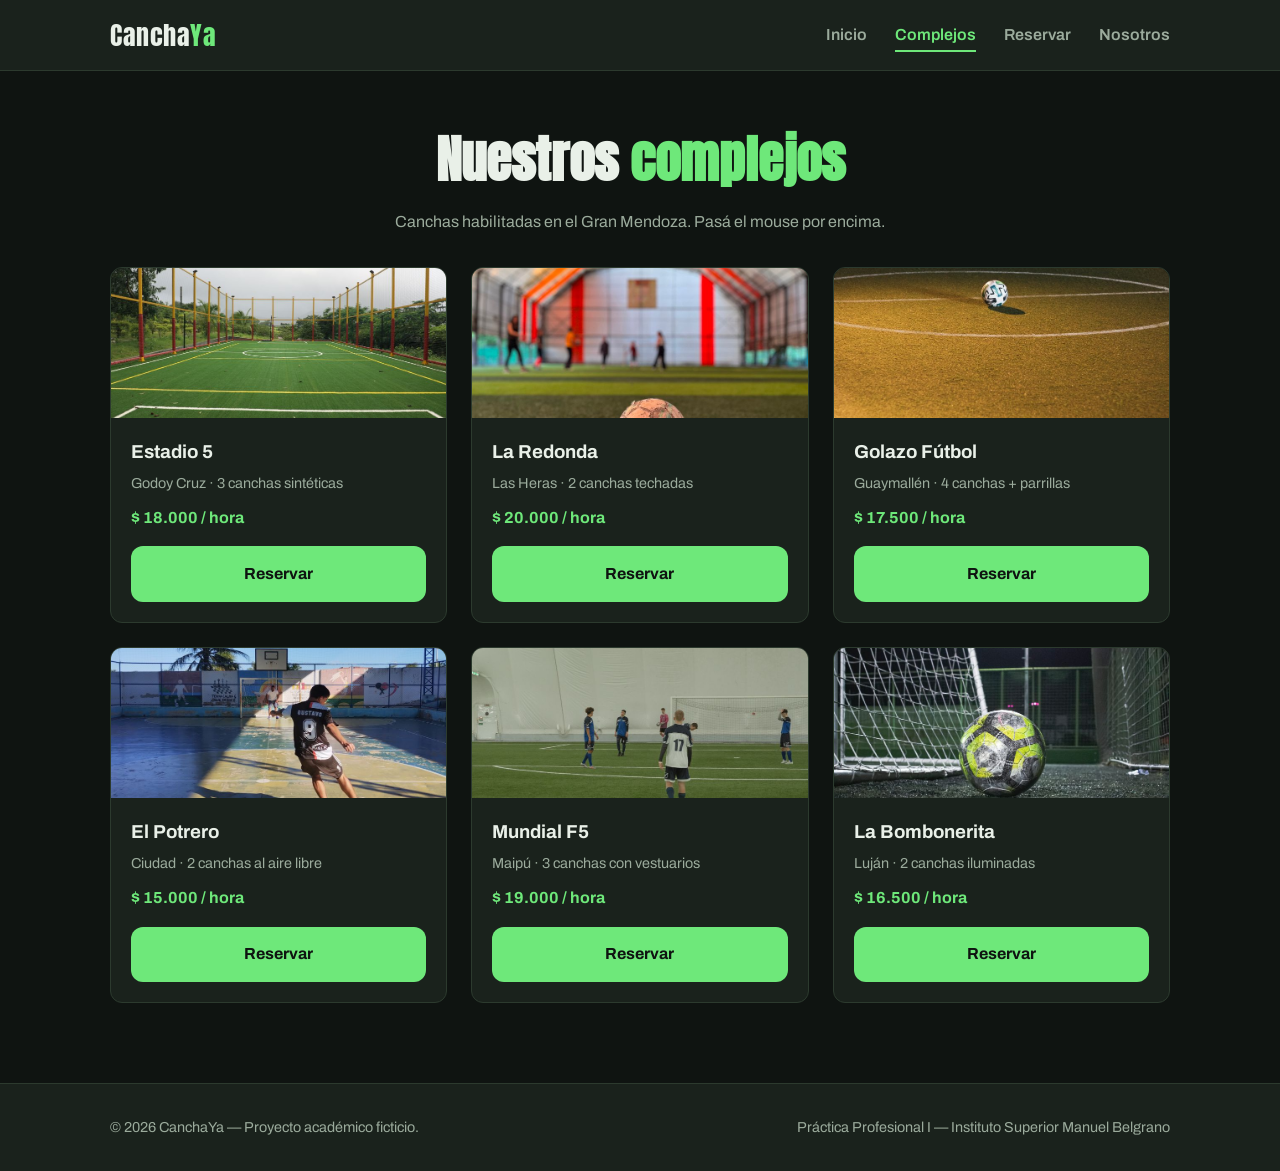
==== frontend/complejos.html @ ba85d68c "[LEA] Incorporar copia del frontend de CanchaYa (Práctica Profesionalizante I) para la demo de la AP" ====
<!DOCTYPE html>
<!-- =========================================================================
     PÁGINA: Complejos (complejos.html)
     RESPONSABLE: [GON] Gonzalo Tapia — Contenido / UX
     QUÉ HACE: listado de complejos ficticios en tarjetas. Contenido y orden
     visual son decisión de UX. La estructura común es de [FED] Federico.
     ========================================================================= -->
<html lang="es">
<head>
  <meta charset="UTF-8">
  <meta name="viewport" content="width=device-width, initial-scale=1.0">
  <!-- [GUS] meta author -->
  <meta name="author" content="Gonzalo Tapia">
  <meta name="description" content="Complejos de fútbol 5 disponibles en CanchaYa.">
  <title>Complejos — CanchaYa</title>
  <link rel="preconnect" href="https://fonts.googleapis.com">
  <link rel="preconnect" href="https://fonts.gstatic.com" crossorigin>
  <link href="https://fonts.googleapis.com/css2?family=Anton&family=Archivo:wght@400;600;700&display=swap" rel="stylesheet">
  <link rel="stylesheet" href="css/estilos.css">
</head>

<body>

  <!-- [FED] HEADER común -->
  <header class="cabecera">
    <div class="contenedor">
      <a href="index.html" class="logo">Cancha<span>Ya</span></a>
      <button class="hamburguesa" aria-label="Abrir menú">&#9776;</button>
      <nav>
        <ul class="menu">
          <li><a href="index.html">Inicio</a></li>
          <li><a href="complejos.html" class="activo">Complejos</a></li>
          <li><a href="reservar.html">Reservar</a></li>
          <li><a href="nosotros.html">Nosotros</a></li>
        </ul>
      </nav>
    </div>
  </header>

  <main>
    <section class="encabezado-pagina">
      <div class="contenedor">
        <h1>Nuestros <span>complejos</span></h1>
        <p>Canchas habilitadas en el Gran Mendoza. Pasá el mouse por encima.</p>
      </div>
    </section>

    <!-- [GON] grilla de complejos (contenido ficticio) -->
    <section class="contenedor">
      <div class="grilla-complejos">

        <article class="complejo">
          <img class="foto" src="assets/images/canchas/cancha1.jpg" alt="Cancha sintética de Estadio 5">
          <div class="info">
            <h3>Estadio 5</h3>
            <p class="dato">Godoy Cruz · 3 canchas sintéticas</p>
            <p class="precio">$ 18.000 / hora</p>
            <a class="boton boton-primario" href="reservar.html">Reservar</a>
          </div>
        </article>

        <article class="complejo">
          <img class="foto" src="assets/images/canchas/cancha2.jpg" alt="Cancha techada de La Redonda">
          <div class="info">
            <h3>La Redonda</h3>
            <p class="dato">Las Heras · 2 canchas techadas</p>
            <p class="precio">$ 20.000 / hora</p>
            <a class="boton boton-primario" href="reservar.html">Reservar</a>
          </div>
        </article>

        <article class="complejo">
          <img class="foto" src="assets/images/canchas/cancha3.jpg" alt="Cancha de Golazo Fútbol">
          <div class="info">
            <h3>Golazo Fútbol</h3>
            <p class="dato">Guaymallén · 4 canchas + parrillas</p>
            <p class="precio">$ 17.500 / hora</p>
            <a class="boton boton-primario" href="reservar.html">Reservar</a>
          </div>
        </article>

        <article class="complejo">
          <img class="foto" src="assets/images/canchas/cancha4.jpg" alt="Cancha al aire libre de El Potrero">
          <div class="info">
            <h3>El Potrero</h3>
            <p class="dato">Ciudad · 2 canchas al aire libre</p>
            <p class="precio">$ 15.000 / hora</p>
            <a class="boton boton-primario" href="reservar.html">Reservar</a>
          </div>
        </article>

        <article class="complejo">
          <img class="foto" src="assets/images/canchas/cancha5.jpg" alt="Cancha con vestuarios de Mundial F5">
          <div class="info">
            <h3>Mundial F5</h3>
            <p class="dato">Maipú · 3 canchas con vestuarios</p>
            <p class="precio">$ 19.000 / hora</p>
            <a class="boton boton-primario" href="reservar.html">Reservar</a>
          </div>
        </article>

        <article class="complejo">
          <img class="foto" src="assets/images/canchas/cancha6.jpg" alt="Cancha iluminada de La Bombonerita">
          <div class="info">
            <h3>La Bombonerita</h3>
            <p class="dato">Luján · 2 canchas iluminadas</p>
            <p class="precio">$ 16.500 / hora</p>
            <a class="boton boton-primario" href="reservar.html">Reservar</a>
          </div>
        </article>

      </div>
    </section>
  </main>

  <!-- [FED] FOOTER común -->
  <footer class="pie">
    <div class="contenedor">
      <span>© 2026 CanchaYa — Proyecto académico ficticio.</span>
      <span>Práctica Profesional I — Instituto Superior Manuel Belgrano</span>
    </div>
  </footer>

  <script src="js/menu.js"></script>
</body>
</html>
---- frontend/css/estilos.css ----
/* =========================================================================
   CanchaYa — Hoja de estilos compartida (la importan TODAS las páginas).
   -------------------------------------------------------------------------
   MAPA DE RESPONSABILIDADES (para Gustavo / documentación):
     [FED] Federico Cabrera  — Frontend / HTML  (base, layout, header/footer)
     [LEA] Leandro Licata    — Frontend / Formularios
     [GON] Gonzalo Tapia     — Contenido / UX
     [GUS] Gustavo Di Paola  — Documentación / Git
   Cada sección de abajo está etiquetada con la sigla del responsable.
   ========================================================================= */


/* ===== [FED] TOKENS DE DISEÑO =============================================
   Variables CSS reutilizables. Cambiando un valor acá cambia todo el sitio.
   Esto ADEMÁS es la guía de estilo que va en el PDF (colores y tipografías). */
:root {
  --color-fondo:        #0f1411;  /* fondo principal (verde casi negro) */
  --color-superficie:   #1a221c;  /* tarjetas y bloques */
  --color-texto:        #e9f0e8;  /* texto sobre fondo oscuro */
  --color-texto-suave:  #9bab9c;  /* texto secundario */
  --color-acento:       #6ee87a;  /* verde césped, color de marca */
  --color-acento-fuerte:#3fbf52;  /* hover del acento */
  --color-borde:        #2c3a2e;

  --fuente-titulo: "Anton", sans-serif;    /* títulos */
  --fuente-texto:  "Archivo", sans-serif;  /* texto */

  --radio:   12px;
  --sombra:  0 8px 24px rgba(0, 0, 0, .35);
  --ancho-max: 1100px;
}

/* ===== [FED] RESET Y BASE =================================================
   Emparejamos los márgenes por defecto del navegador para arrancar de cero. */
* {
  margin: 0;
  padding: 0;
  box-sizing: border-box; /* el padding no agranda el ancho del elemento */
}
body {
  font-family: var(--fuente-texto);
  background-color: var(--color-fondo);
  color: var(--color-texto);
  line-height: 1.6;
  display: flex;
  flex-direction: column;
  min-height: 100vh;
}
main {
  flex: 1;
}

/* ===== [FED] CONTENEDOR ===================================================
   Clase reutilizable que centra el contenido y le da un ancho máximo. */
.contenedor {
  max-width: var(--ancho-max);
  margin: 0 auto;
  padding: 0 1.25rem;
}

/* ===== [FED] HEADER Y NAVEGACIÓN ==========================================
   Estructura común a todas las páginas: logo a la izquierda, menú a la der. */
.cabecera {
  background-color: var(--color-superficie);
  border-bottom: 1px solid var(--color-borde);
  position: sticky;  /* queda fija arriba al hacer scroll */
  top: 0;
  z-index: 10;
}
.cabecera .contenedor {
  display: flex;
  align-items: center;
  justify-content: space-between;
  height: 70px;
}
.logo {
  font-family: var(--fuente-titulo);
  font-size: 1.6rem;
  letter-spacing: .5px;
  color: var(--color-texto);
  text-decoration: none;
}
.logo span { color: var(--color-acento); }

.menu {
  display: flex;
  gap: 1.75rem;
  list-style: none;
}
.menu a {
  color: var(--color-texto-suave);
  text-decoration: none;
  font-weight: 600;
  padding: .4rem 0;
  transition: color .2s ease;
}
.menu a:hover { color: var(--color-acento); }  /* :hover pedido por rúbrica */

/* [GON] Decisión de UX: resaltar la página en la que estás parado. */
.menu a.activo {
  color: var(--color-acento);
  border-bottom: 2px solid var(--color-acento);
}

/* ===== [FED] BOTONES ======================================================
   Botón primario y secundario = componentes de la guía de estilo. */
.boton {
  display: inline-block;
  font-family: var(--fuente-texto);
  font-weight: 700;
  padding: .8rem 1.6rem;
  border-radius: var(--radio);
  border: 2px solid transparent;
  cursor: pointer;
  text-decoration: none;
  transition: transform .15s ease, background-color .2s ease;
}
.boton-primario { background-color: var(--color-acento); color: var(--color-fondo); }
.boton-primario:hover {
  background-color: var(--color-acento-fuerte);
  transform: translateY(-2px);
}
.boton-secundario {
  background-color: transparent;
  color: var(--color-acento);
  border-color: var(--color-acento);
}
.boton-secundario:hover { background-color: var(--color-acento); color: var(--color-fondo); }

/* ===== [FED] FOOTER =======================================================
   Pie común a todas las páginas. */
.pie {
  background-color: var(--color-superficie);
  border-top: 1px solid var(--color-borde);
  margin-top: 4rem;
  padding: 2rem 0;
  color: var(--color-texto-suave);
  font-size: .9rem;
}
.pie .contenedor {
  display: flex;
  flex-wrap: wrap;
  justify-content: space-between;
  gap: 1rem;
}

/* [FED + GON] PÁGINA DE INICIO =======================================
   [FED] arma el layout del hero; [GON] define el contenido/mensajes. */
.hero {
    min-height: 100vh;
    display: flex;
    align-items: center;
    justify-content: center;
    text-align: center;
    background: linear-gradient(rgba(15, 20, 17, .75), rgba(15, 20, 17, .85)), url("../assets/images/hero.jpg") center/cover;
    color: var(--color-texto);
}
.hero-contenido {
    max-width: 700px;
}
.hero h1 {
  font-family: var(--fuente-titulo);
  font-size: clamp(2.5rem, 6vw, 4.5rem); /* escala según el ancho de pantalla */
  line-height: 1.05;
  margin-bottom: 1rem;
}
.hero h1 span { color: var(--color-acento); }
.hero p {
  max-width: 600px;
  margin: 0 auto 2rem;
  color: var(--color-texto-suave);
  font-size: 1.15rem;
}
.hero-acciones { display: flex; gap: 1rem; justify-content: center; flex-wrap: wrap; }

/* [GON] Sección "cómo funciona": 3 pasos en tarjetas. */
.tarjetas {
  display: grid;
  grid-template-columns: repeat(3, 1fr);
  gap: 1.5rem;
  padding: 2rem 0 1rem;
}
.tarjeta {
  background-color: var(--color-superficie);
  border: 1px solid var(--color-borde);
  border-radius: var(--radio);
  padding: 2rem;
}
.tarjeta .numero { font-family: var(--fuente-titulo); font-size: 2rem; color: var(--color-acento); }
.tarjeta h3 { margin: .5rem 0; }
.tarjeta p { color: var(--color-texto-suave); }

/* ===== [FED] ENCABEZADO DE PÁGINAS INTERNAS =============================== */
.encabezado-pagina { padding: 3rem 0 1rem; text-align: center; }
.encabezado-pagina h1 {
  font-family: var(--fuente-titulo);
  font-size: clamp(2rem, 5vw, 3.2rem);
}
.encabezado-pagina h1 span { color: var(--color-acento); }
.encabezado-pagina p {
  color: var(--color-texto-suave);
  max-width: 600px;
  margin: .5rem auto 0;
}

/* ===== [LEA] FORMULARIO DE RESERVA ========================================
   Estilos de los controles + estados :hover y :focus. */
.formulario {
  background-color: var(--color-superficie);
  border: 1px solid var(--color-borde);
  border-radius: var(--radio);
  padding: 2rem;
  max-width: 640px;
  margin: 2rem auto;
  box-shadow: var(--sombra);
}
.campo { display: flex; flex-direction: column; margin-bottom: 1.25rem; }
.campo label { font-weight: 600; margin-bottom: .4rem; }
.campo input,
.campo select,
.campo textarea {
  font-family: var(--fuente-texto);
  font-size: 1rem;
  padding: .7rem .9rem;
  background-color: var(--color-fondo);
  color: var(--color-texto);
  border: 1px solid var(--color-borde);
  border-radius: 8px;
  transition: border-color .2s ease, box-shadow .2s ease;
}
/* :hover en input/select/textarea lo pide la rúbrica */
.campo input:hover,
.campo select:hover,
.campo textarea:hover { border-color: var(--color-texto-suave); }
/* :focus = cuando el campo está seleccionado (mejora la UX) */
.campo input:focus,
.campo select:focus,
.campo textarea:focus {
  outline: none;
  border-color: var(--color-acento);
  box-shadow: 0 0 0 3px rgba(110, 232, 122, .15);
}

/* Ajuste para iconos de fecha/tiempo en modo oscuro */
.campo input[type="date"]::-webkit-calendar-picker-indicator,
.campo input[type="time"]::-webkit-calendar-picker-indicator {
    filter: invert(1);
}

.fila { display: grid; grid-template-columns: 1fr 1fr; gap: 1.25rem; }
.formulario .boton { width: 100%; font-size: 1.05rem; }
.formulario .boton:disabled { opacity: .6; cursor: wait; }

/* Mensaje con el resultado de la reserva (lo muestra js/reservar.js).
   El color del borde indica el tipo: éxito, aviso (lista de espera) o error. */
.mensaje {
  margin-top: 1.25rem;
  padding: 1rem 1.1rem;
  border-radius: 8px;
  border: 1px solid var(--color-borde);
  border-left-width: 4px;
  background-color: var(--color-fondo);
}
.mensaje-exito { border-left-color: var(--color-acento); }
.mensaje-aviso { border-left-color: #f2c94c; }
.mensaje-error { border-left-color: #ff6b6b; }
.mensaje .boton { margin-top: .9rem; }

/* ===== [GON] LISTADO DE COMPLEJOS ========================================= */
.grilla-complejos {
  display: grid;
  grid-template-columns: repeat(3, 1fr);
  gap: 1.5rem;
  padding: 1rem 0;
}
.complejo {
  background-color: var(--color-superficie);
  border: 1px solid var(--color-borde);
  border-radius: var(--radio);
  overflow: hidden;
  transition: transform .2s ease, border-color .2s ease;
}
.complejo:hover { transform: translateY(-4px); border-color: var(--color-acento); }
.complejo .foto {
  height: 150px;
  background: linear-gradient(135deg, var(--color-acento-fuerte), var(--color-fondo));
  display: flex; align-items: center; justify-content: center;
  font-family: var(--fuente-titulo); font-size: 2.5rem; color: var(--color-fondo);
}
.complejo img.foto { width: 100%; object-fit: cover; display: block; }
.complejo .info { padding: 1.25rem; }
.complejo h3 { margin-bottom: .3rem; }
.complejo .dato { color: var(--color-texto-suave); font-size: .9rem; }
.complejo .precio { color: var(--color-acento); font-weight: 700; margin-top: .6rem; }
.complejo .info .boton { margin-top: 1rem; width: 100%; text-align: center; }

/* ===== [GON] EQUIPO (página Nosotros) ===================================== */
.grilla-equipo {
  display: grid;
  grid-template-columns: repeat(4, 1fr);
  gap: 1.5rem;
  padding: 1rem 0;
}
.miembro {
  background-color: var(--color-superficie);
  border: 1px solid var(--color-borde);
  border-radius: var(--radio);
  padding: 1.5rem;
  text-align: center;
}
.miembro .avatar {
  width: 80px; height: 80px; border-radius: 50%;
  margin: 0 auto 1rem;
  background-color: var(--color-acento); color: var(--color-fondo);
  display: flex; align-items: center; justify-content: center;
  font-family: var(--fuente-titulo); font-size: 1.8rem;
}
.miembro img.avatar { object-fit: cover; }
.miembro h3 { margin-bottom: .2rem; }
.miembro .rol { color: var(--color-acento); font-size: .9rem; font-weight: 600; }
.miembro p { color: var(--color-texto-suave); font-size: .9rem; margin-top: .5rem; }

/* ===== [FED] ANIMACIÓN DE ENTRADA =========================================
   El hero aparece en cascada al cargar la página. */
@keyframes aparecer {
  from { opacity: 0; transform: translateY(20px); }
  to   { opacity: 1; transform: translateY(0); }
}
.hero h1       { animation: aparecer .6s ease both; }
.hero p        { animation: aparecer .6s ease .15s both; }
.hero-acciones { animation: aparecer .6s ease .30s both; }

/* ===== [FED] BOTÓN HAMBURGUESA (implementación) ===========================
   [GON] aporta la decisión de UX de tener menú colapsable en móvil. */
.hamburguesa {
  display: none;  /* oculto en escritorio */
  background: none; border: none;
  color: var(--color-texto);
  font-size: 1.8rem; cursor: pointer;
  transition: color .2s ease;
  margin-left: auto;
}
.hamburguesa:hover { color: var(--color-acento); }

/* ===== [FED + GON] RESPONSIVE ============================================= */
@media (max-width: 900px) {
  .grilla-equipo    { grid-template-columns: repeat(2, 1fr); }
  .grilla-complejos { grid-template-columns: repeat(2, 1fr); }
}
@media (max-width: 720px) {
  .tarjetas { grid-template-columns: 1fr; }
  /* Menú móvil: el botón aparece y el menú se vuelve panel desplegable */
  .hamburguesa { display: block; }
  .menu {
    display: none;
    position: absolute; top: 100%; left: 0; right: 0;
    flex-direction: column;
    background-color: var(--color-superficie);
    border-bottom: 1px solid var(--color-borde);
    padding: 1rem 1.25rem; gap: 1rem;
  }
  .menu.abierto { display: flex; } /* el JS agrega esta clase al hacer clic */
}
@media (max-width: 600px) {
  .fila { grid-template-columns: 1fr; }
  .grilla-equipo,
  .grilla-complejos { grid-template-columns: 1fr; }
}
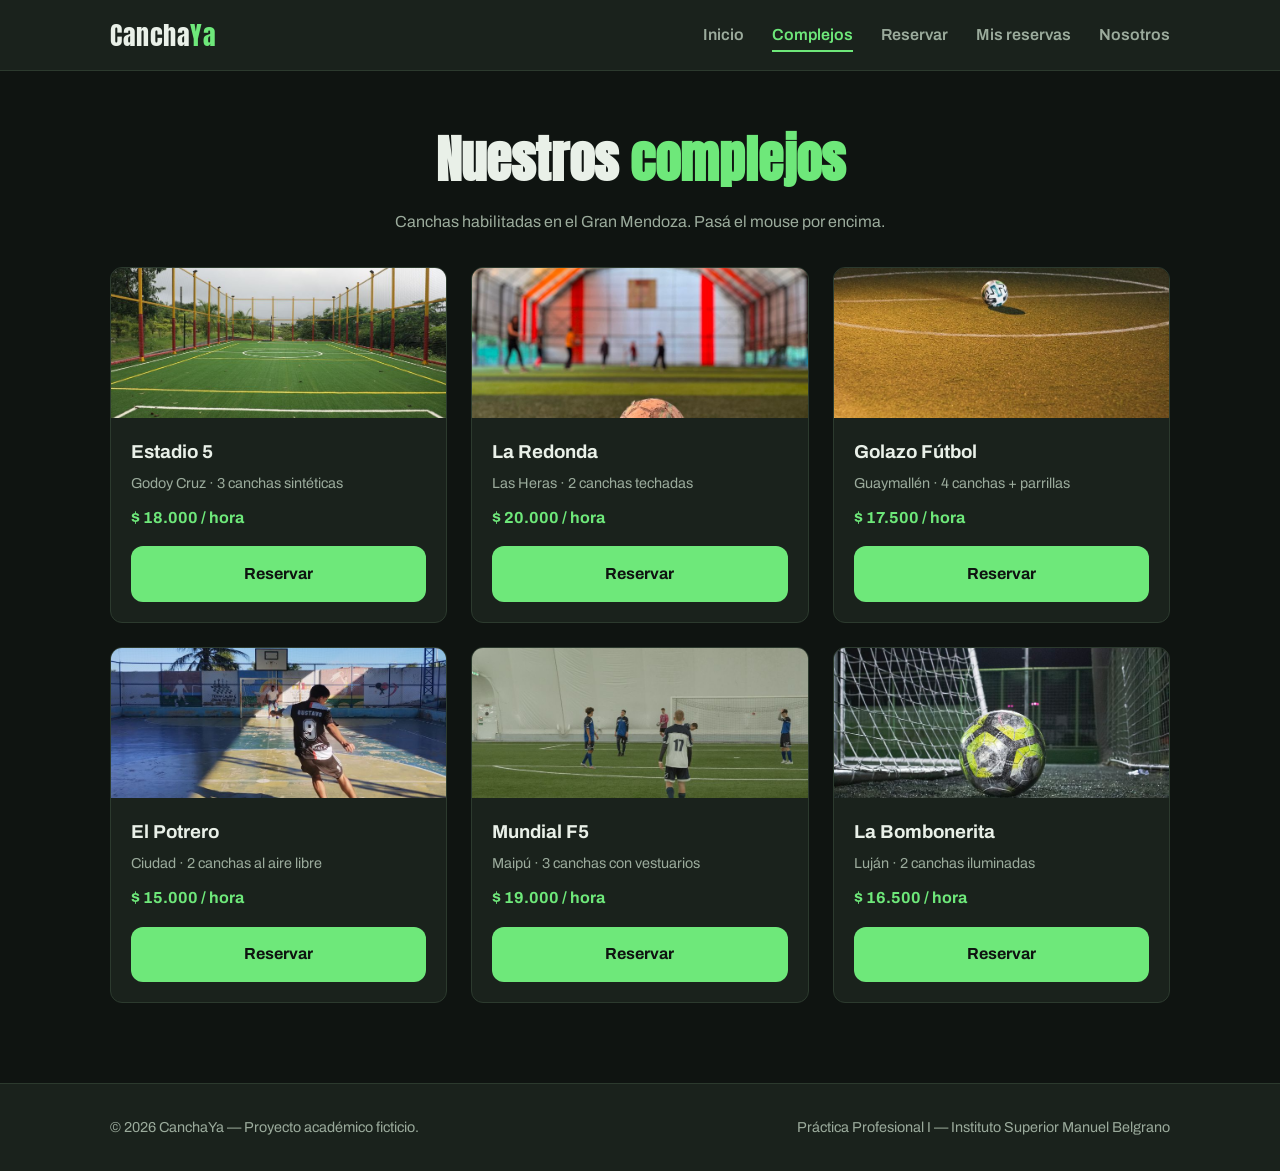
==== commit f48b9d5b: "[FED] Agrega la página Mis reservas y su link en el header de todas las páginas Crea frontend/mis-re" ====
--- a/frontend/complejos.html
+++ b/frontend/complejos.html
@@ -31,6 +31,7 @@
           <li><a href="index.html">Inicio</a></li>
           <li><a href="complejos.html" class="activo">Complejos</a></li>
           <li><a href="reservar.html">Reservar</a></li>
+          <li><a href="mis-reservas.html">Mis reservas</a></li>
           <li><a href="nosotros.html">Nosotros</a></li>
         </ul>
       </nav>
--- a/frontend/css/estilos.css
+++ b/frontend/css/estilos.css
@@ -366,3 +366,27 @@
   .grilla-equipo,
   .grilla-complejos { grid-template-columns: 1fr; }
 }
+
+/* ===== [FED] MIS RESERVAS =================================================
+   Reusa .formulario, .campo y .mensaje del formulario de reserva; acá solo
+   van el listado y el detalle. Las clases las arma js/mis-reservas.js. */
+.titulo-seccion { font-family: var(--fuente-titulo); font-size: 1.6rem; margin-bottom: 1rem; }
+.titulo-seccion span { color: var(--color-acento); }
+.texto-suave { color: var(--color-texto-suave); }
+.lista-reservas { list-style: none; display: flex; flex-direction: column; gap: .75rem; }
+.item-reserva {
+  display: flex; flex-wrap: wrap; align-items: center; justify-content: space-between;
+  gap: .75rem;
+  padding: .9rem 1rem;
+  background-color: var(--color-fondo);
+  border: 1px solid var(--color-borde);
+  border-radius: 8px;
+}
+.item-reserva .boton { padding: .5rem 1rem; }
+.detalle-reserva {
+  display: grid; grid-template-columns: max-content 1fr; gap: .4rem 1.25rem;
+  margin-bottom: 1.5rem;
+}
+.detalle-reserva dt { font-weight: 600; color: var(--color-texto-suave); }
+#detalle form { border-top: 1px solid var(--color-borde); padding-top: 1.25rem; margin-top: 1.25rem; }
+#volver-listado { margin-top: 1.25rem; }
